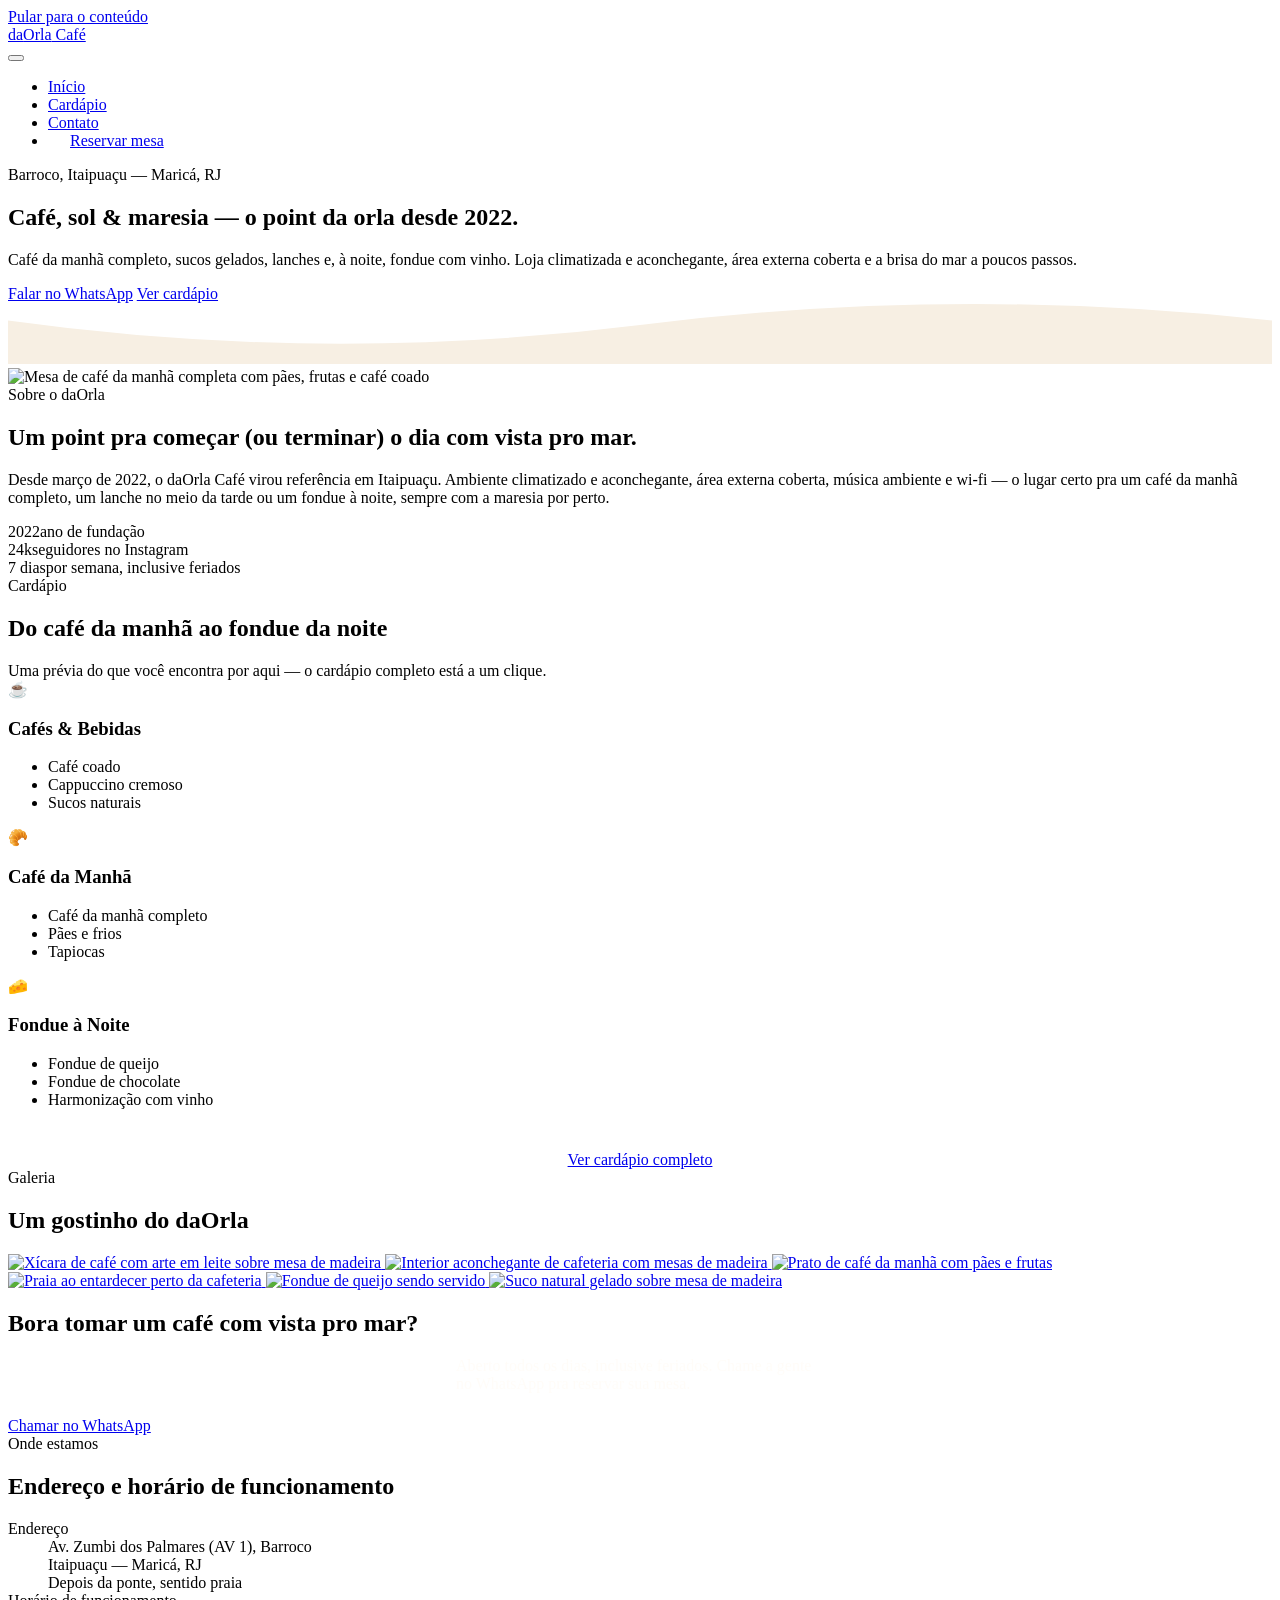
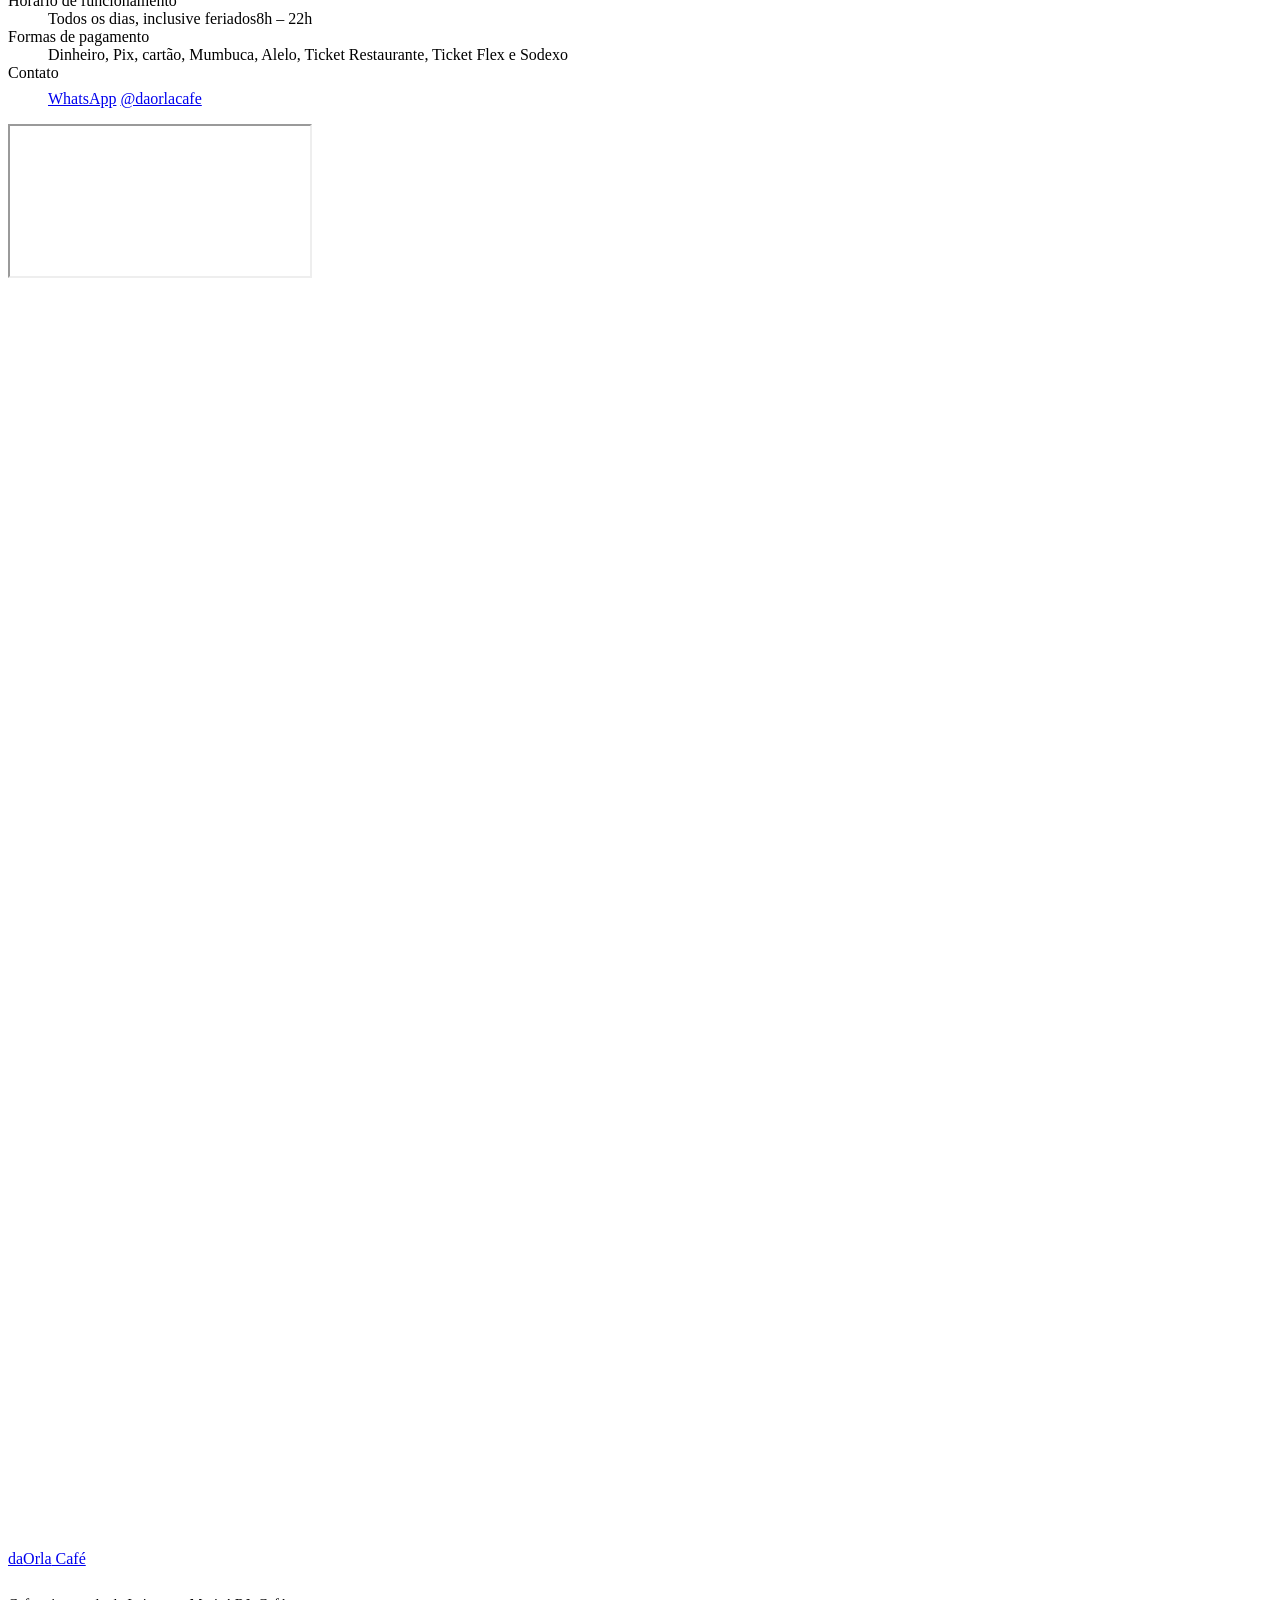
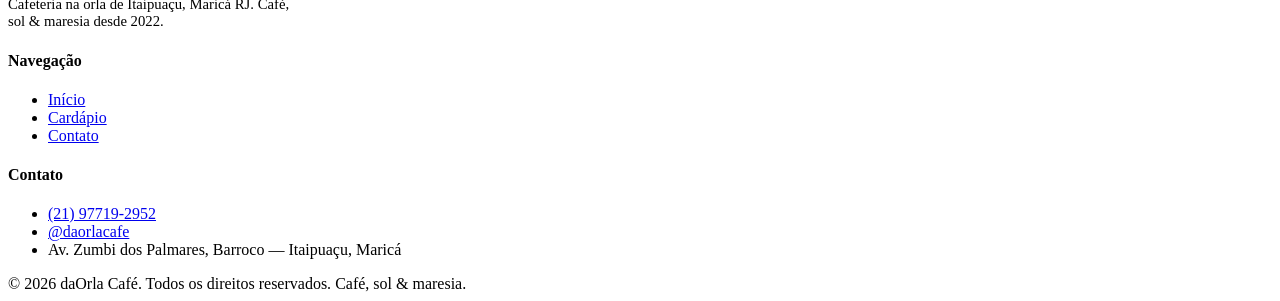
==== index.html @ c70978cb "Add files via upload" ====
<!DOCTYPE html>
<html lang="pt-BR">
<head>
<meta charset="UTF-8">
<meta name="viewport" content="width=device-width, initial-scale=1.0">
<title>daOrla Café — Café, Sol & Maresia em Itaipuaçu, Maricá</title>
<meta name="description" content="daOrla Café: cafeteria na orla de Itaipuaçu, Maricá RJ. Café da manhã completo, sucos, lanches, sobremesas e fondue à noite. Ambiente aconchegante perto da praia.">
<meta name="keywords" content="cafeteria Itaipuaçu, café da manhã Maricá, daOrla café, fondue Itaipuaçu, café perto da praia">
<meta property="og:title" content="daOrla Café — Café, Sol & Maresia">
<meta property="og:description" content="Cafeteria na orla de Itaipuaçu com café da manhã completo, sucos, lanches e fondue à noite.">
<meta property="og:type" content="website">
<meta property="og:image" content="https://images.unsplash.com/photo-1501339847302-ac426a4a7cbb?q=80&w=1200&auto=format&fit=crop">
<link rel="canonical" href="https://www.daorlacafe.com.br/">
<link rel="preconnect" href="https://fonts.googleapis.com">
<link rel="stylesheet" href="css/style.css">
<script type="application/ld+json">
{
  "@context": "https://schema.org",
  "@type": "CafeOrCoffeeShop",
  "name": "daOrla Café",
  "image": "https://images.unsplash.com/photo-1501339847302-ac426a4a7cbb",
  "address": {
    "@type": "PostalAddress",
    "streetAddress": "Av. Zumbi dos Palmares (AV 1), Barroco",
    "addressLocality": "Itaipuaçu, Maricá",
    "addressRegion": "RJ",
    "addressCountry": "BR"
  },
  "telephone": "+5521977192952",
  "openingHours": "Mo-Su 08:00-22:00",
  "servesCuisine": "Café, sucos, lanches, fondue"
}
</script>
</head>
<body>
<a class="skip-link" href="#conteudo">Pular para o conteúdo</a>

<header class="site-header">
  <a href="index.html" class="logo">da<span>Orla</span> Café</a>
  <nav aria-label="Navegação principal">
    <button class="nav-toggle" aria-label="Abrir menu" aria-expanded="false">
      <span></span><span></span><span></span>
    </button>
    <ul class="nav-links">
      <li><a href="index.html">Início</a></li>
      <li><a href="cardapio.html">Cardápio</a></li>
      <li><a href="contato.html">Contato</a></li>
      <li><a href="contato.html#form" class="btn btn-primary" style="padding:10px 22px;">Reservar mesa</a></li>
    </ul>
  </nav>
</header>

<main id="conteudo">

  <section class="hero">
    <div class="hero-bg" role="img" aria-label="Xícara de café ao lado de uma janela com vista para o mar"></div>
    <div class="hero-content">
      <span class="hero-eyebrow">Barroco, Itaipuaçu — Maricá, RJ</span>
      <h1>Café, sol & maresia — o point da orla desde 2022.</h1>
      <p>Café da manhã completo, sucos gelados, lanches e, à noite, fondue com vinho. Loja climatizada e aconchegante, área externa coberta e a brisa do mar a poucos passos.</p>
      <div class="hero-actions">
        <a href="https://wa.me/5521977192952?text=Ol%C3%A1!%20Quero%20saber%20mais%20sobre%20o%20daOrla%20Caf%C3%A9." target="_blank" rel="noopener" class="btn btn-primary">Falar no WhatsApp</a>
        <a href="cardapio.html" class="btn btn-outline">Ver cardápio</a>
      </div>
    </div>
    <div class="curve-divider" aria-hidden="true">
      <svg viewBox="0 0 1440 70" preserveAspectRatio="none"><path d="M0,20 Q360,70 720,25 T1440,20 L1440,70 L0,70 Z" fill="#F7EFE3"></path></svg>
    </div>
  </section>

  <section class="section-alt" id="sobre">
    <div class="container">
      <div class="sobre-grid">
        <div class="reveal sobre-figure">
          <img src="https://images.unsplash.com/photo-1521017432531-fbd92d768814?q=80&w=900&auto=format&fit=crop" alt="Mesa de café da manhã completa com pães, frutas e café coado">
        </div>
        <div class="reveal">
          <span class="eyebrow-label">Sobre o daOrla</span>
          <h2>Um point pra começar (ou terminar) o dia com vista pro mar.</h2>
          <p>Desde março de 2022, o daOrla Café virou referência em Itaipuaçu. Ambiente climatizado e aconchegante, área externa coberta, música ambiente e wi-fi — o lugar certo pra um café da manhã completo, um lanche no meio da tarde ou um fondue à noite, sempre com a maresia por perto.</p>
          <div class="sobre-stats">
            <div><span class="stat-num">2022</span><span class="stat-label">ano de fundação</span></div>
            <div><span class="stat-num">24k</span><span class="stat-label">seguidores no Instagram</span></div>
            <div><span class="stat-num">7 dias</span><span class="stat-label">por semana, inclusive feriados</span></div>
          </div>
        </div>
      </div>
    </div>
  </section>

  <section id="cardapio-preview">
    <div class="container">
      <div class="section-head center reveal">
        <span class="eyebrow-label">Cardápio</span>
        <h2>Do café da manhã ao fondue da noite</h2>
        <p style="margin: 0 auto;">Uma prévia do que você encontra por aqui — o cardápio completo está a um clique.</p>
      </div>
      <div class="card-grid reveal">
        <div class="menu-card">
          <span class="menu-card-icon">☕</span>
          <h3>Cafés & Bebidas</h3>
          <ul class="menu-item-list">
            <li><span class="item-name">Café coado</span></li>
            <li><span class="item-name">Cappuccino cremoso</span></li>
            <li><span class="item-name">Sucos naturais</span></li>
          </ul>
        </div>
        <div class="menu-card">
          <span class="menu-card-icon">🥐</span>
          <h3>Café da Manhã</h3>
          <ul class="menu-item-list">
            <li><span class="item-name">Café da manhã completo</span></li>
            <li><span class="item-name">Pães e frios</span></li>
            <li><span class="item-name">Tapiocas</span></li>
          </ul>
        </div>
        <div class="menu-card">
          <span class="menu-card-icon">🧀</span>
          <h3>Fondue à Noite</h3>
          <ul class="menu-item-list">
            <li><span class="item-name">Fondue de queijo</span></li>
            <li><span class="item-name">Fondue de chocolate</span></li>
            <li><span class="item-name">Harmonização com vinho</span></li>
          </ul>
        </div>
      </div>
      <div class="reveal" style="text-align:center; margin-top:42px;">
        <a href="cardapio.html" class="btn btn-outline-dark">Ver cardápio completo</a>
      </div>
    </div>
  </section>

  <section class="section-alt" id="fotos">
    <div class="container">
      <div class="section-head reveal">
        <span class="eyebrow-label">Galeria</span>
        <h2>Um gostinho do daOrla</h2>
      </div>
      <div class="gallery-grid reveal">
        <a href="https://images.unsplash.com/photo-1495474472287-4d71bcdd2085?q=80&w=700&auto=format&fit=crop" target="_blank" rel="noopener">
          <img src="https://images.unsplash.com/photo-1495474472287-4d71bcdd2085?q=80&w=700&auto=format&fit=crop" alt="Xícara de café com arte em leite sobre mesa de madeira">
        </a>
        <a href="https://images.unsplash.com/photo-1509042239860-f550ce710b93?q=80&w=700&auto=format&fit=crop" target="_blank" rel="noopener">
          <img src="https://images.unsplash.com/photo-1509042239860-f550ce710b93?q=80&w=700&auto=format&fit=crop" alt="Interior aconchegante de cafeteria com mesas de madeira">
        </a>
        <a href="https://images.unsplash.com/photo-1541167760496-1628856ab772?q=80&w=700&auto=format&fit=crop" target="_blank" rel="noopener">
          <img src="https://images.unsplash.com/photo-1541167760496-1628856ab772?q=80&w=700&auto=format&fit=crop" alt="Prato de café da manhã com pães e frutas">
        </a>
        <a href="https://images.unsplash.com/photo-1414235077428-338989a2e8c0?q=80&w=700&auto=format&fit=crop" target="_blank" rel="noopener">
          <img src="https://images.unsplash.com/photo-1414235077428-338989a2e8c0?q=80&w=700&auto=format&fit=crop" alt="Praia ao entardecer perto da cafeteria">
        </a>
        <a href="https://images.unsplash.com/photo-1495147466023-ac5c588e2e94?q=80&w=700&auto=format&fit=crop" target="_blank" rel="noopener">
          <img src="https://images.unsplash.com/photo-1495147466023-ac5c588e2e94?q=80&w=700&auto=format&fit=crop" alt="Fondue de queijo sendo servido">
        </a>
        <a href="https://images.unsplash.com/photo-1447933601403-0c6688de566e?q=80&w=700&auto=format&fit=crop" target="_blank" rel="noopener">
          <img src="https://images.unsplash.com/photo-1447933601403-0c6688de566e?q=80&w=700&auto=format&fit=crop" alt="Suco natural gelado sobre mesa de madeira">
        </a>
      </div>
    </div>
  </section>

  <section class="cta-band">
    <div class="container reveal">
      <h2>Bora tomar um café com vista pro mar?</h2>
      <p style="margin: 0 auto 24px; max-width: 46ch; color: rgba(255,252,247,0.92);">Aberto todos os dias, inclusive feriados. Chame a gente no WhatsApp pra reservar sua mesa.</p>
      <a href="https://wa.me/5521977192952?text=Ol%C3%A1!%20Quero%20reservar%20uma%20mesa%20no%20daOrla%20Caf%C3%A9." target="_blank" rel="noopener" class="btn btn-outline">Chamar no WhatsApp</a>
    </div>
  </section>

  <section id="localizacao">
    <div class="container">
      <div class="section-head reveal">
        <span class="eyebrow-label">Onde estamos</span>
        <h2>Endereço e horário de funcionamento</h2>
      </div>
      <div class="local-grid reveal">
        <div class="local-info">
          <dl>
            <dt>Endereço</dt>
            <dd>Av. Zumbi dos Palmares (AV 1), Barroco<br>Itaipuaçu — Maricá, RJ<br>Depois da ponte, sentido praia</dd>

            <dt>Horário de funcionamento</dt>
            <dd>
              <div class="horario-row"><span>Todos os dias, inclusive feriados</span><span>8h – 22h</span></div>
            </dd>

            <dt>Formas de pagamento</dt>
            <dd>Dinheiro, Pix, cartão, Mumbuca, Alelo, Ticket Restaurante, Ticket Flex e Sodexo</dd>

            <dt>Contato</dt>
            <dd>
              <div class="social-row" style="margin-top:8px;">
                <a class="social-pill" href="https://wa.me/5521977192952" target="_blank" rel="noopener">WhatsApp</a>
                <a class="social-pill" href="https://instagram.com/daorlacafe" target="_blank" rel="noopener">@daorlacafe</a>
              </div>
            </dd>
          </dl>
        </div>
        <div class="local-map">
          <iframe
            src="https://www.google.com/maps?q=daOrla+Caf%C3%A9+Itaipua%C3%A7u+Maric%C3%A1&output=embed"
            allowfullscreen loading="lazy" referrerpolicy="no-referrer-when-downgrade"
            title="Mapa de localização do daOrla Café"></iframe>
        </div>
      </div>
    </div>
  </section>

</main>

<a class="whatsapp-float" href="https://wa.me/5521977192952?text=Ol%C3%A1!%20Quero%20saber%20mais%20sobre%20o%20daOrla%20Caf%C3%A9." target="_blank" rel="noopener" aria-label="Falar no WhatsApp">
  <svg viewBox="0 0 32 32" fill="white" xmlns="http://www.w3.org/2000/svg"><path d="M16.001 3C9.373 3 4 8.373 4 15c0 2.29.638 4.43 1.744 6.256L4 29l7.94-1.687A11.94 11.94 0 0016 27c6.628 0 12-5.373 12-12S22.629 3 16.001 3zm0 21.6c-1.87 0-3.62-.52-5.113-1.424l-.367-.218-4.71 1.001 1.02-4.594-.24-.377A9.55 9.55 0 016.4 15c0-5.302 4.299-9.6 9.601-9.6 5.301 0 9.6 4.298 9.6 9.6 0 5.301-4.299 9.6-9.6 9.6zm5.273-7.19c-.29-.145-1.71-.844-1.975-.94-.264-.097-.457-.145-.649.145-.192.29-.746.94-.914 1.133-.168.193-.336.217-.626.072-.29-.145-1.224-.451-2.331-1.437-.862-.769-1.444-1.717-1.613-2.007-.168-.29-.018-.446.127-.59.13-.13.29-.338.434-.507.145-.169.193-.29.29-.482.097-.193.048-.362-.024-.507-.072-.145-.649-1.564-.89-2.14-.234-.564-.472-.488-.649-.497l-.553-.01c-.193 0-.507.072-.773.362-.264.29-1.01.987-1.01 2.407s1.034 2.79 1.178 2.983c.145.193 2.035 3.107 4.93 4.357.689.297 1.226.474 1.645.607.691.22 1.32.189 1.818.115.554-.083 1.71-.699 1.951-1.374.24-.676.24-1.254.168-1.374-.072-.121-.264-.193-.554-.338z"/></svg>
</a>

<footer>
  <div class="container">
    <div class="footer-grid">
      <div>
        <a href="index.html" class="logo" style="display:inline-block; margin-bottom:14px;">da<span>Orla</span> Café</a>
        <p style="max-width: 40ch; font-size: 0.92rem;">Cafeteria na orla de Itaipuaçu, Maricá RJ. Café, sol & maresia desde 2022.</p>
      </div>
      <div>
        <h4>Navegação</h4>
        <ul>
          <li><a href="index.html">Início</a></li>
          <li><a href="cardapio.html">Cardápio</a></li>
          <li><a href="contato.html">Contato</a></li>
        </ul>
      </div>
      <div>
        <h4>Contato</h4>
        <ul>
          <li><a href="https://wa.me/5521977192952" target="_blank" rel="noopener">(21) 97719-2952</a></li>
          <li><a href="https://instagram.com/daorlacafe" target="_blank" rel="noopener">@daorlacafe</a></li>
          <li>Av. Zumbi dos Palmares, Barroco — Itaipuaçu, Maricá</li>
        </ul>
      </div>
    </div>
    <div class="footer-bottom">
      <span>© 2026 daOrla Café. Todos os direitos reservados.</span>
      <span>Café, sol & maresia.</span>
    </div>
  </div>
</footer>

<script src="js/script.js"></script>
</body>
</html>
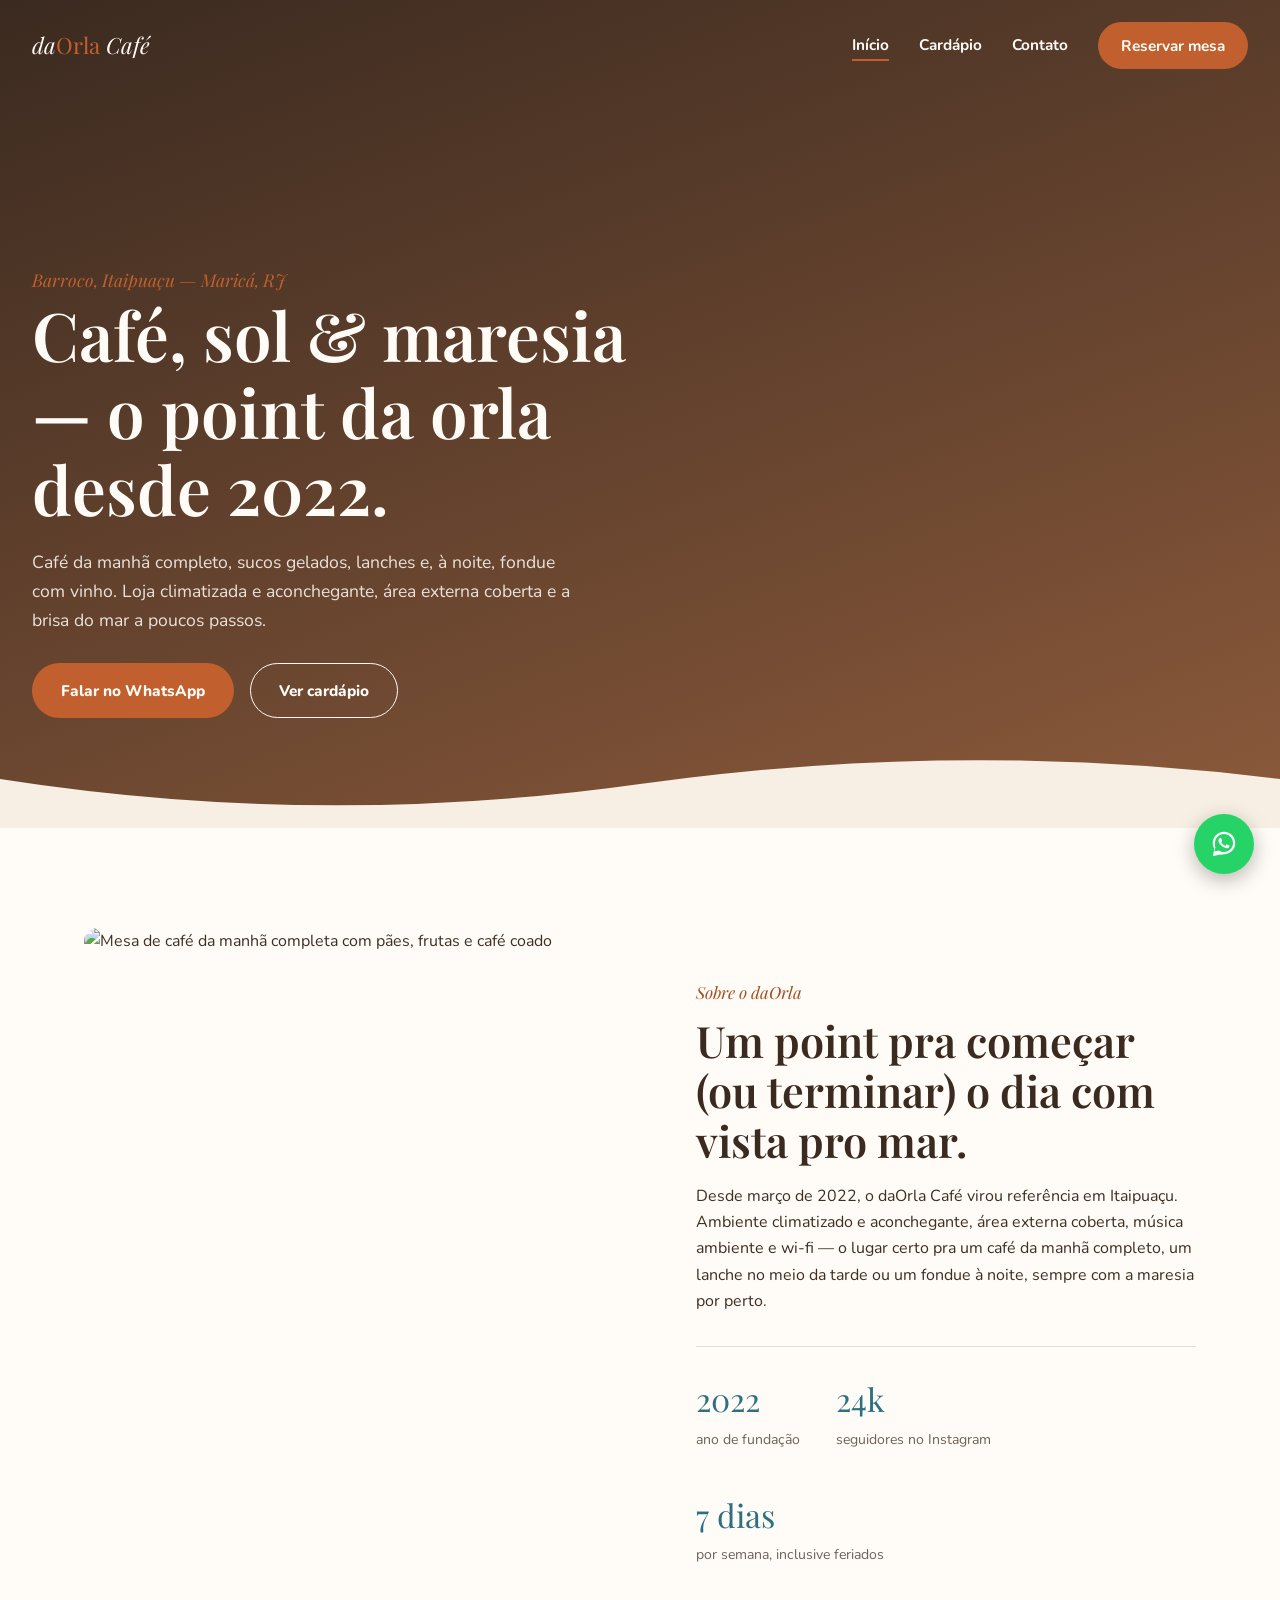
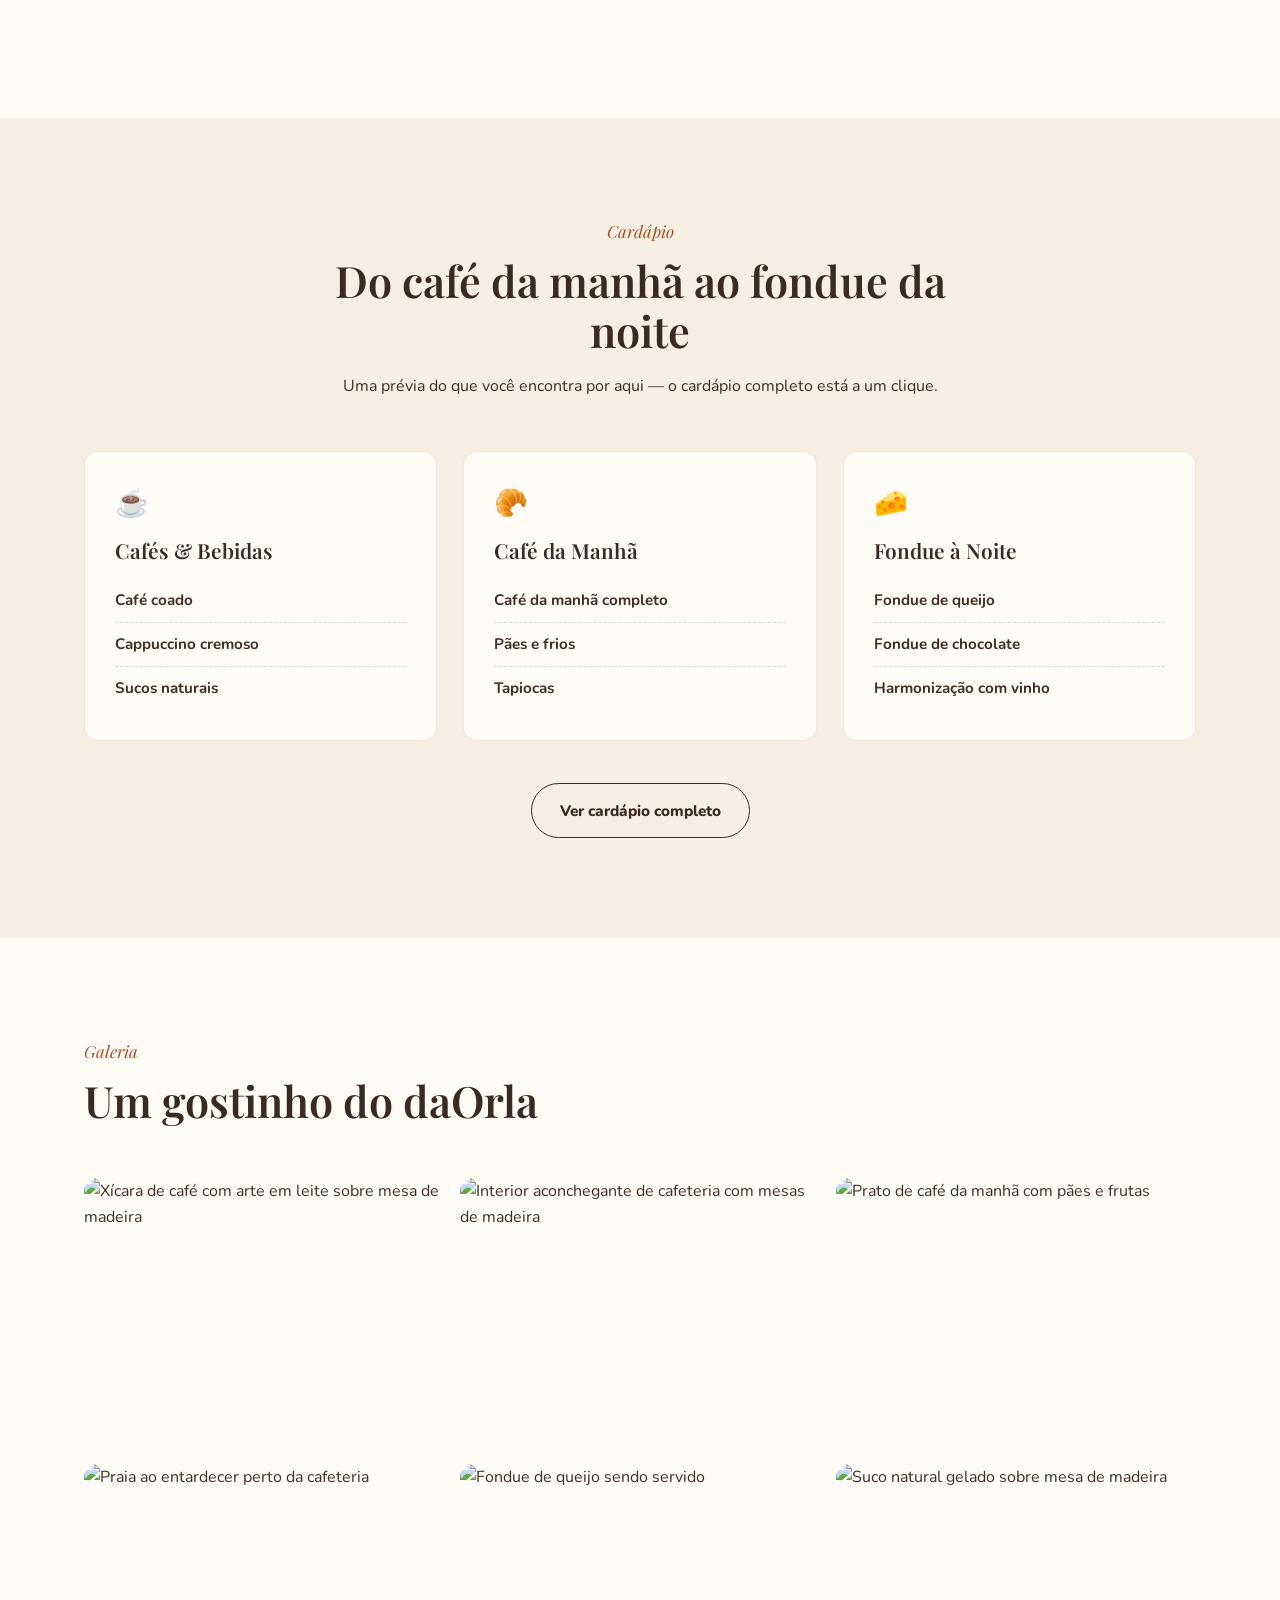
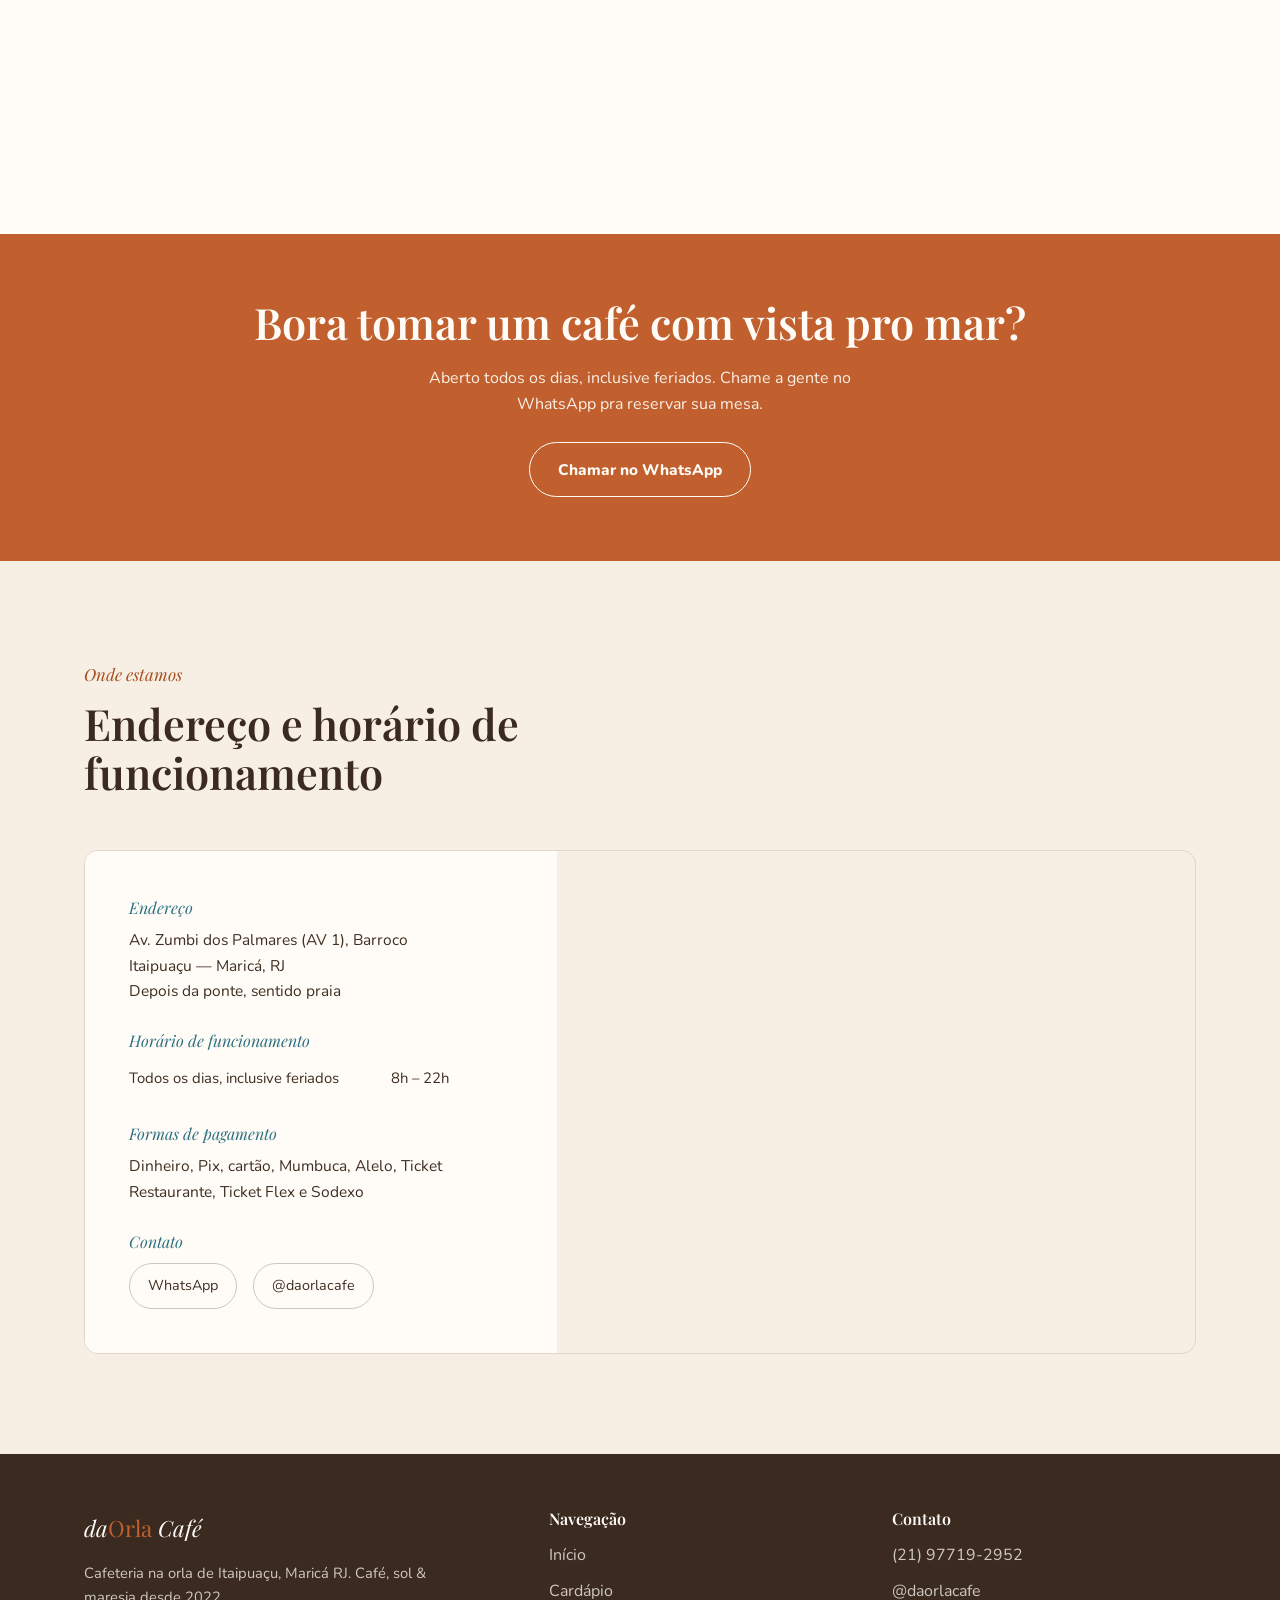
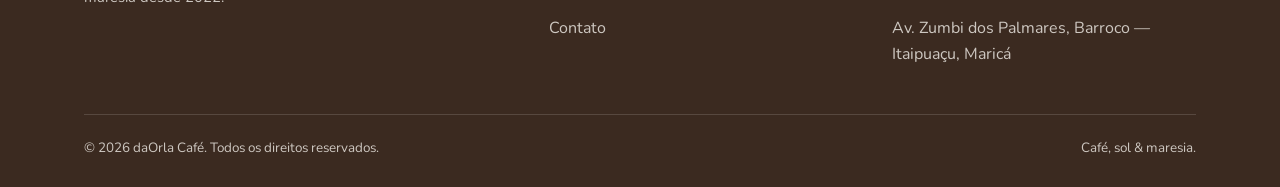
==== commit 79c2a993: "Rename daorla-index.html to index.html" ====
--- a/index.html
+++ b/index.html
@@ -12,7 +12,291 @@
 <meta property="og:image" content="https://images.unsplash.com/photo-1501339847302-ac426a4a7cbb?q=80&w=1200&auto=format&fit=crop">
 <link rel="canonical" href="https://www.daorlacafe.com.br/">
 <link rel="preconnect" href="https://fonts.googleapis.com">
-<link rel="stylesheet" href="css/style.css">
+<style>
+/* ============================================================
+   daOrla Café — design tokens
+   Palette: creme #F7EFE3, espresso #3B2A20, canela #8C5A3B,
+            sunset #C1602E, maresia #2E7080
+   Type: 'Playfair Display' (headlines) + 'Nunito' (body, rounded/warm)
+   ============================================================ */
+
+@import url('https://fonts.googleapis.com/css2?family=Playfair+Display:ital,wght@0,500;0,600;0,700;1,500&family=Nunito:wght@400;600;700;800&display=swap');
+
+:root{
+  --creme: #F7EFE3;
+  --creme-escuro: #EADFC7;
+  --papel: #FFFCF7;
+  --espresso: #3B2A20;
+  --texto: #3F2E22;
+  --canela: #8C5A3B;
+  --sunset: #C1602E;
+  --sunset-escuro: #A54F23;
+  --maresia: #2E7080;
+  --maresia-clara: #6FAFBB;
+
+  --serif: 'Playfair Display', Georgia, serif;
+  --sans: 'Nunito', -apple-system, sans-serif;
+
+  --max-width: 1160px;
+  --radius: 14px;
+  --transition: 0.35s cubic-bezier(0.4, 0, 0.2, 1);
+}
+
+*, *::before, *::after{ box-sizing: border-box; }
+html{ scroll-behavior: smooth; }
+@media (prefers-reduced-motion: reduce){
+  html{ scroll-behavior: auto; }
+  *, *::before, *::after{ animation-duration: 0.01ms !important; animation-iteration-count: 1 !important; transition-duration: 0.01ms !important; }
+}
+
+body{
+  margin: 0;
+  font-family: var(--sans);
+  color: var(--texto);
+  background: var(--creme);
+  line-height: 1.65;
+  -webkit-font-smoothing: antialiased;
+}
+
+h1, h2, h3, h4{
+  font-family: var(--serif);
+  color: var(--espresso);
+  margin: 0 0 0.4em;
+  line-height: 1.15;
+  font-weight: 600;
+}
+
+h1{ font-size: clamp(2.5rem, 6vw, 4.2rem); font-weight: 600; }
+h2{ font-size: clamp(1.8rem, 4vw, 2.7rem); }
+h3{ font-size: 1.3rem; }
+
+p{ margin: 0 0 1em; max-width: 62ch; }
+a{ color: inherit; text-decoration: none; }
+img{ max-width: 100%; display: block; }
+
+.container{ max-width: var(--max-width); margin: 0 auto; padding: 0 24px; }
+
+.btn{
+  display: inline-flex;
+  align-items: center;
+  gap: 10px;
+  font-family: var(--sans);
+  font-weight: 800;
+  font-size: 0.96rem;
+  padding: 14px 28px;
+  border-radius: 100px;
+  border: 1.5px solid transparent;
+  cursor: pointer;
+  transition: transform var(--transition), background var(--transition), border-color var(--transition), color var(--transition);
+}
+.btn:hover{ transform: translateY(-2px); }
+.btn:focus-visible{ outline: 3px solid var(--sunset); outline-offset: 3px; }
+
+.btn-primary{ background: var(--sunset); color: var(--papel); }
+.btn-primary:hover{ background: var(--sunset-escuro); }
+
+.btn-outline{ background: transparent; border-color: var(--papel); color: var(--papel); }
+.btn-outline:hover{ background: rgba(255,252,247,0.14); }
+
+.btn-outline-dark{ background: transparent; border-color: var(--espresso); color: var(--espresso); }
+.btn-outline-dark:hover{ background: var(--espresso); color: var(--papel); }
+
+/* ---------- Header ---------- */
+.site-header{
+  position: fixed;
+  top: 0; left: 0; right: 0;
+  z-index: 100;
+  display: flex;
+  align-items: center;
+  justify-content: space-between;
+  padding: 22px 32px;
+  transition: background var(--transition), padding var(--transition), box-shadow var(--transition);
+}
+.site-header.is-solid{
+  background: rgba(59, 42, 32, 0.95);
+  backdrop-filter: blur(6px);
+  padding: 14px 32px;
+  box-shadow: 0 4px 22px rgba(0,0,0,0.14);
+}
+.logo{
+  font-family: var(--serif);
+  font-style: italic;
+  font-size: 1.4rem;
+  color: var(--papel);
+}
+.logo span{ color: var(--sunset); font-style: normal; }
+
+.nav-links{ display: flex; align-items: center; gap: 30px; list-style: none; margin: 0; padding: 0; }
+.nav-links a{ color: var(--papel); font-size: 0.96rem; font-weight: 700; position: relative; padding: 4px 0; }
+.nav-links a::after{
+  content: ''; position: absolute; left: 0; bottom: -2px; width: 0; height: 2px;
+  background: var(--sunset); transition: width var(--transition);
+}
+.nav-links a:hover::after, .nav-links a.is-active::after{ width: 100%; }
+
+.nav-toggle{ display: none; background: none; border: none; cursor: pointer; padding: 6px; }
+.nav-toggle span{ display: block; width: 26px; height: 2px; background: var(--papel); margin: 6px 0; transition: transform var(--transition); }
+
+@media (max-width: 860px){
+  .nav-toggle{ display: block; }
+  .nav-links{
+    position: fixed; top: 0; right: 0; height: 100vh; width: min(78vw, 340px);
+    background: var(--espresso); flex-direction: column; justify-content: center;
+    align-items: flex-start; padding: 40px; gap: 26px;
+    transform: translateX(100%); transition: transform var(--transition);
+  }
+  .nav-links.is-open{ transform: translateX(0); }
+  .nav-links a{ font-size: 1.2rem; }
+}
+
+/* ---------- Hero ---------- */
+.hero{
+  position: relative;
+  min-height: 92vh;
+  display: flex;
+  align-items: flex-end;
+  background: linear-gradient(160deg, var(--espresso) 0%, var(--canela) 100%);
+  overflow: hidden;
+  padding-bottom: 110px;
+}
+.hero-bg{
+  position: absolute; inset: 0;
+  background-image: url('https://images.unsplash.com/photo-1501339847302-ac426a4a7cbb?q=80&w=1800&auto=format&fit=crop');
+  background-size: cover;
+  background-position: center 60%;
+  opacity: 0.3;
+  mix-blend-mode: luminosity;
+}
+.hero-content{
+  position: relative; z-index: 2; color: var(--papel); max-width: 700px; padding: 0 32px;
+  opacity: 0; animation: rise 1s ease-out 0.2s forwards;
+}
+@keyframes rise{ from{ opacity:0; transform: translateY(28px);} to{ opacity:1; transform: translateY(0);} }
+.hero-eyebrow{ color: var(--sunset); font-family: var(--serif); font-style: italic; font-size: 1.1rem; margin-bottom: 14px; }
+.hero h1{ color: var(--papel); margin-bottom: 20px; }
+.hero p{ color: rgba(255,252,247,0.86); font-size: 1.1rem; max-width: 50ch; }
+.hero-actions{ display: flex; gap: 16px; margin-top: 28px; flex-wrap: wrap; }
+
+.curve-divider{
+  position: absolute; bottom: -1px; left: 0; right: 0; z-index: 3; line-height: 0;
+}
+.curve-divider svg{ width: 100%; height: 70px; display: block; }
+
+/* ---------- Sections ---------- */
+section{ padding: 100px 0; position: relative; }
+.section-alt{ background: var(--papel); }
+.section-dark{ background: var(--espresso); color: var(--papel); }
+.section-dark h2, .section-dark h3{ color: var(--papel); }
+.section-dark p{ color: rgba(255,252,247,0.82); }
+
+.eyebrow-label{ font-family: var(--serif); font-style: italic; color: var(--sunset-escuro); font-size: 1.05rem; margin-bottom: 10px; display: block; }
+.section-dark .eyebrow-label{ color: var(--sunset); }
+
+.section-head{ max-width: 640px; margin-bottom: 52px; }
+.section-head.center{ margin-left: auto; margin-right: auto; text-align: center; }
+
+/* ---------- Sobre grid ---------- */
+.sobre-grid{ display: grid; grid-template-columns: 1.05fr 0.95fr; gap: 60px; align-items: center; }
+.sobre-figure img{ border-radius: var(--radius); width: 100%; aspect-ratio: 4/5; object-fit: cover; }
+.sobre-stats{ display: flex; gap: 36px; margin-top: 32px; padding-top: 26px; border-top: 1px solid rgba(59,42,32,0.14); flex-wrap: wrap; }
+.stat-num{ font-family: var(--serif); font-size: 2rem; color: var(--maresia); display: block; }
+.stat-label{ font-size: 0.88rem; opacity: 0.75; }
+
+@media (max-width: 860px){ .sobre-grid{ grid-template-columns: 1fr; gap: 36px; } }
+
+/* ---------- Cards ---------- */
+.card-grid{ display: grid; grid-template-columns: repeat(auto-fit, minmax(270px, 1fr)); gap: 26px; }
+.menu-card{
+  background: var(--papel); border: 1px solid rgba(59,42,32,0.1); border-radius: var(--radius);
+  padding: 30px; transition: border-color var(--transition), transform var(--transition);
+}
+.menu-card:hover{ border-color: var(--sunset); transform: translateY(-4px); }
+.menu-card-icon{ font-size: 1.7rem; margin-bottom: 12px; display: block; }
+.menu-item-list{ list-style: none; margin: 16px 0 0; padding: 0; }
+.menu-item-list li{ display: flex; justify-content: space-between; gap: 12px; padding: 9px 0; border-bottom: 1px dashed rgba(59,42,32,0.16); font-size: 0.95rem; }
+.menu-item-list li:last-child{ border-bottom: none; }
+.menu-item-list .item-name{ font-weight: 700; }
+.menu-item-list .item-desc{ display: block; font-weight: 400; opacity: 0.72; font-size: 0.85rem; margin-top: 2px; }
+.menu-item-list .item-price{ font-weight: 700; color: var(--sunset-escuro); white-space: nowrap; }
+
+/* ---------- Gallery ---------- */
+.gallery-grid{ display: grid; grid-template-columns: repeat(3, 1fr); gap: 16px; }
+.gallery-grid a{ display: block; overflow: hidden; border-radius: var(--radius); position: relative; aspect-ratio: 4/3; }
+.gallery-grid img{ width: 100%; height: 100%; object-fit: cover; transition: transform 0.6s ease; }
+.gallery-grid a:hover img{ transform: scale(1.08); }
+@media (max-width: 860px){ .gallery-grid{ grid-template-columns: repeat(2, 1fr); gap: 12px; } }
+
+/* ---------- Localização ---------- */
+.local-grid{ display: grid; grid-template-columns: 0.85fr 1.15fr; border-radius: var(--radius); overflow: hidden; border: 1px solid rgba(59,42,32,0.12); }
+.local-info{ background: var(--papel); padding: 44px; }
+.local-info dl{ margin: 0; }
+.local-info dt{ font-family: var(--serif); font-style: italic; color: var(--maresia); margin-top: 24px; font-size: 1rem; }
+.local-info dt:first-child{ margin-top: 0; }
+.local-info dd{ margin: 6px 0 0; font-size: 0.97rem; }
+.local-info .horario-row{ display: flex; justify-content: space-between; max-width: 320px; padding: 6px 0; font-size: 0.93rem; }
+.local-map iframe{ width: 100%; height: 100%; min-height: 400px; border: 0; display: block; }
+@media (max-width: 860px){ .local-grid{ grid-template-columns: 1fr; } .local-map iframe{ min-height: 300px; } }
+
+/* ---------- Social ---------- */
+.social-row{ display: flex; gap: 16px; align-items: center; flex-wrap: wrap; }
+.social-pill{
+  display: inline-flex; align-items: center; gap: 8px; padding: 10px 18px; border-radius: 100px;
+  border: 1px solid rgba(59,42,32,0.25); font-size: 0.9rem; transition: border-color var(--transition), background var(--transition);
+}
+.social-pill:hover{ border-color: var(--sunset); background: rgba(193,96,46,0.08); }
+
+/* ---------- Form ---------- */
+.form-grid{ display: grid; grid-template-columns: 1fr 1fr; gap: 18px; }
+.form-grid .full{ grid-column: 1 / -1; }
+.field label{ display: block; font-size: 0.85rem; font-weight: 700; margin-bottom: 8px; }
+.field input, .field select, .field textarea{
+  width: 100%; padding: 13px 16px; border-radius: 10px; border: 1.5px solid rgba(59,42,32,0.2);
+  background: var(--papel); font-family: var(--sans); font-size: 0.96rem; color: var(--texto); transition: border-color var(--transition);
+}
+.field input:focus, .field select:focus, .field textarea:focus{ outline: none; border-color: var(--maresia); }
+.field textarea{ resize: vertical; min-height: 110px; }
+.form-note{ font-size: 0.84rem; opacity: 0.7; margin-top: 6px; }
+.form-status{ margin-top: 16px; font-weight: 700; display: none; }
+.form-status.is-visible{ display: block; }
+@media (max-width: 640px){ .form-grid{ grid-template-columns: 1fr; } }
+
+/* ---------- CTA band ---------- */
+.cta-band{ background: var(--sunset); color: var(--papel); padding: 64px 0; text-align: center; }
+.cta-band h2{ color: var(--papel); }
+
+/* ---------- Footer ---------- */
+footer{ background: var(--espresso); color: rgba(255,252,247,0.75); padding: 56px 0 28px; }
+.footer-grid{ display: grid; grid-template-columns: 1.4fr 1fr 1fr; gap: 40px; padding-bottom: 36px; border-bottom: 1px solid rgba(255,252,247,0.14); }
+.footer-grid h4{ color: var(--papel); font-size: 1rem; margin-bottom: 14px; }
+.footer-grid ul{ list-style: none; margin: 0; padding: 0; }
+.footer-grid li{ margin-bottom: 10px; }
+.footer-grid a:hover{ color: var(--sunset); }
+.footer-bottom{ display: flex; justify-content: space-between; flex-wrap: wrap; gap: 12px; padding-top: 22px; font-size: 0.84rem; }
+@media (max-width: 700px){ .footer-grid{ grid-template-columns: 1fr; } }
+
+/* ---------- WhatsApp float ---------- */
+.whatsapp-float{
+  position: fixed; bottom: 26px; right: 26px; z-index: 200; width: 60px; height: 60px; border-radius: 50%;
+  background: #25D366; display: flex; align-items: center; justify-content: center;
+  box-shadow: 0 6px 20px rgba(0,0,0,0.28); transition: transform var(--transition);
+}
+.whatsapp-float:hover{ transform: scale(1.08); }
+.whatsapp-float svg{ width: 30px; height: 30px; }
+
+/* ---------- Page hero ---------- */
+.page-hero{ background: var(--espresso); color: var(--papel); padding: 180px 0 84px; text-align: left; }
+.page-hero h1{ color: var(--papel); }
+.page-hero .eyebrow-label{ color: var(--sunset); }
+
+/* ---------- Reveal ---------- */
+.reveal{ opacity: 0; transform: translateY(22px); transition: opacity 0.7s ease, transform 0.7s ease; }
+.reveal.is-visible{ opacity: 1; transform: translateY(0); }
+
+/* ---------- Skip link ---------- */
+.skip-link{ position: absolute; left: -9999px; top: 0; background: var(--sunset); color: var(--papel); padding: 12px 20px; z-index: 999; font-weight: 800; }
+.skip-link:focus{ left: 16px; top: 16px; }
+
+</style>
 <script type="application/ld+json">
 {
   "@context": "https://schema.org",
@@ -243,6 +527,97 @@
   </div>
 </footer>
 
-<script src="js/script.js"></script>
+<script>
+// Espaço Casa da Praia — comportamento do site
+(function () {
+  'use strict';
+
+  // Header sólido ao rolar
+  var header = document.querySelector('.site-header');
+  function onScroll() {
+    if (!header) return;
+    if (window.scrollY > 40) {
+      header.classList.add('is-solid');
+    } else {
+      header.classList.remove('is-solid');
+    }
+  }
+  window.addEventListener('scroll', onScroll, { passive: true });
+  onScroll();
+
+  // Menu mobile
+  var toggle = document.querySelector('.nav-toggle');
+  var links = document.querySelector('.nav-links');
+  if (toggle && links) {
+    toggle.addEventListener('click', function () {
+      var isOpen = links.classList.toggle('is-open');
+      toggle.setAttribute('aria-expanded', isOpen ? 'true' : 'false');
+    });
+    links.querySelectorAll('a').forEach(function (a) {
+      a.addEventListener('click', function () {
+        links.classList.remove('is-open');
+        toggle.setAttribute('aria-expanded', 'false');
+      });
+    });
+  }
+
+  // Revelação suave ao rolar (uma única categoria de efeito, sem exagero)
+  var revealEls = document.querySelectorAll('.reveal');
+  if ('IntersectionObserver' in window && revealEls.length) {
+    var io = new IntersectionObserver(
+      function (entries) {
+        entries.forEach(function (entry) {
+          if (entry.isIntersecting) {
+            entry.target.classList.add('is-visible');
+            io.unobserve(entry.target);
+          }
+        });
+      },
+      { threshold: 0.15 }
+    );
+    revealEls.forEach(function (el) { io.observe(el); });
+  } else {
+    revealEls.forEach(function (el) { el.classList.add('is-visible'); });
+  }
+
+  // Formulário de contato -> monta mensagem e abre WhatsApp
+  var form = document.getElementById('contact-form');
+  if (form) {
+    form.addEventListener('submit', function (e) {
+      e.preventDefault();
+      var nome = form.nome.value.trim();
+      var telefone = form.telefone.value.trim();
+      var assunto = form.assunto.value;
+      var mensagem = form.mensagem.value.trim();
+
+      var texto = 'Olá! Meu nome é ' + nome + '.' +
+        (assunto ? ' Assunto: ' + assunto + '.' : '') +
+        (mensagem ? ' Mensagem: ' + mensagem : '') +
+        ' Meu telefone: ' + telefone;
+
+      var numeroWhatsApp = '5521977192952';
+      var url = 'https://wa.me/' + numeroWhatsApp + '?text=' + encodeURIComponent(texto);
+
+      var status = document.getElementById('form-status');
+      if (status) {
+        status.textContent = 'Abrindo o WhatsApp para você enviar sua mensagem…';
+        status.classList.add('is-visible');
+      }
+      window.open(url, '_blank');
+      form.reset();
+    });
+  }
+
+  // Marca o link ativo no menu
+  var current = window.location.pathname.split('/').pop() || 'index.html';
+  document.querySelectorAll('.nav-links a').forEach(function (a) {
+    var href = a.getAttribute('href');
+    if (href === current || (current === '' && href === 'index.html')) {
+      a.classList.add('is-active');
+    }
+  });
+})();
+
+</script>
 </body>
 </html>
